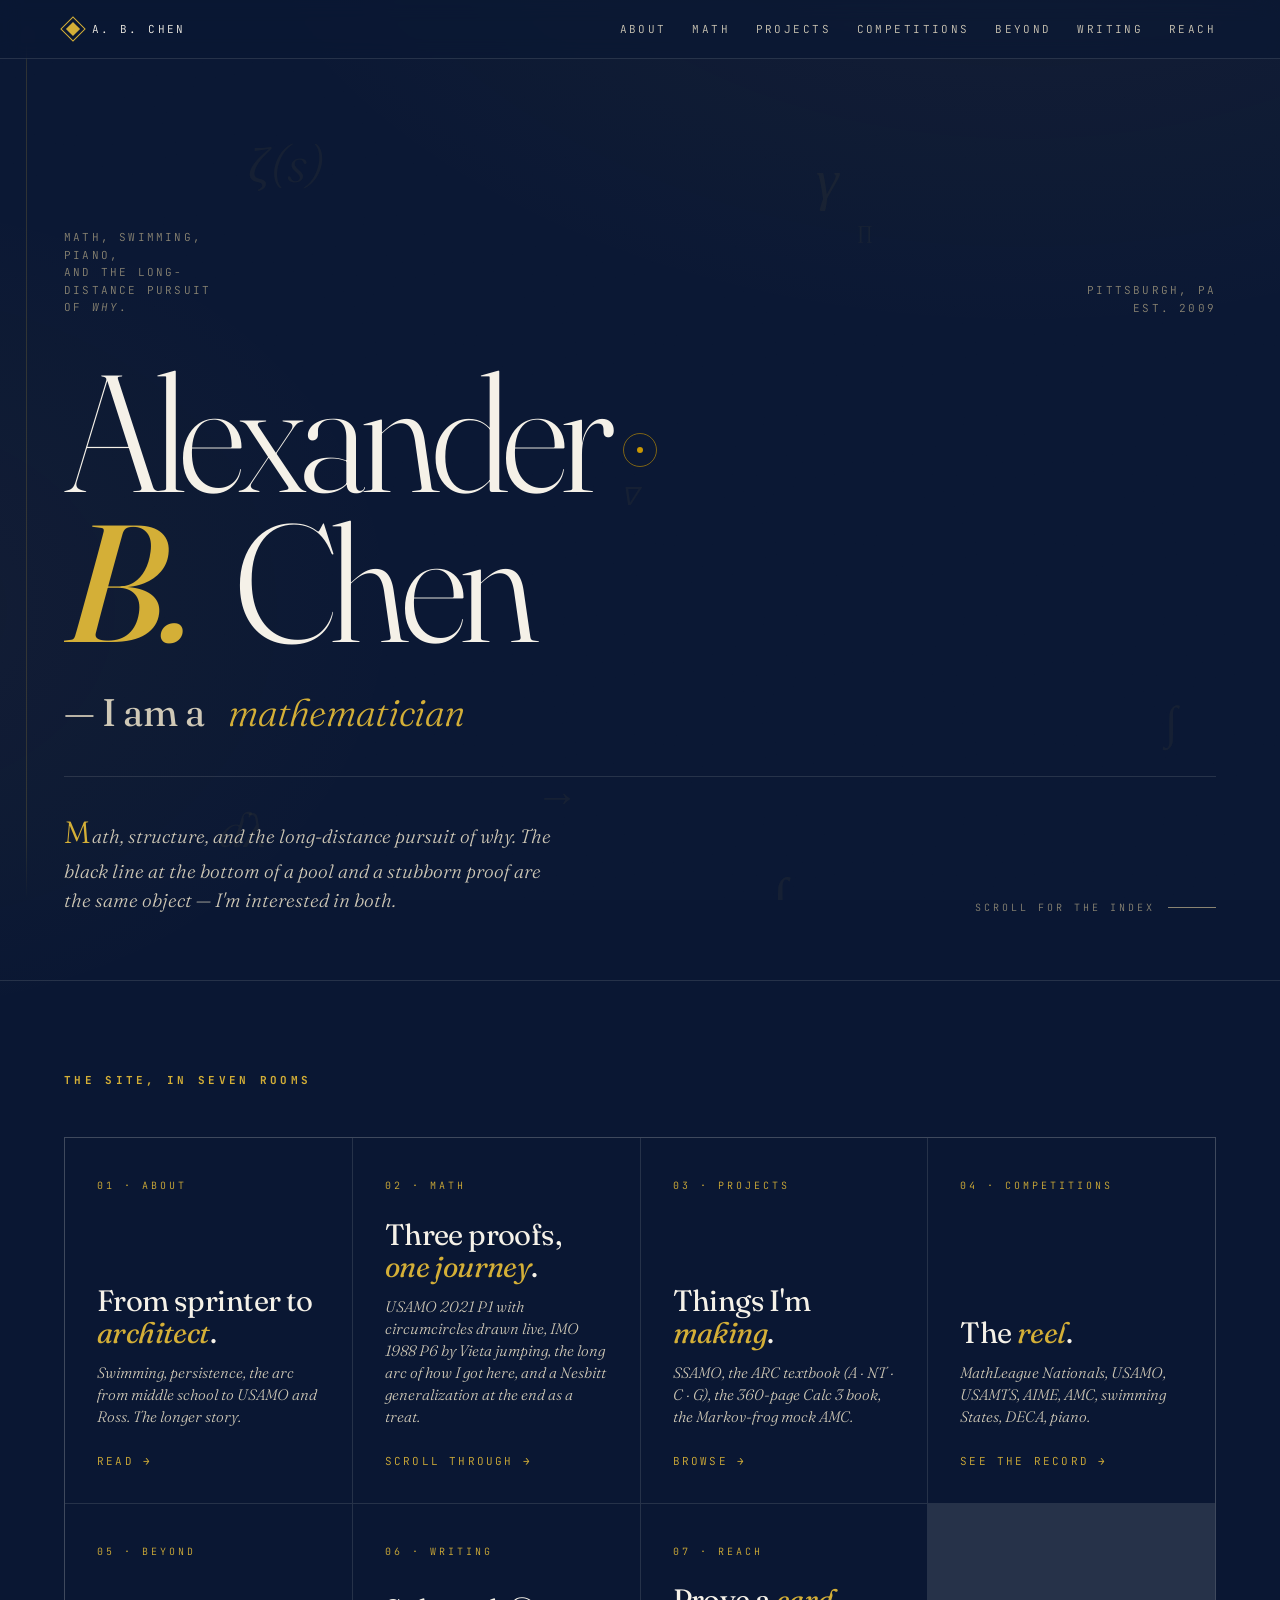
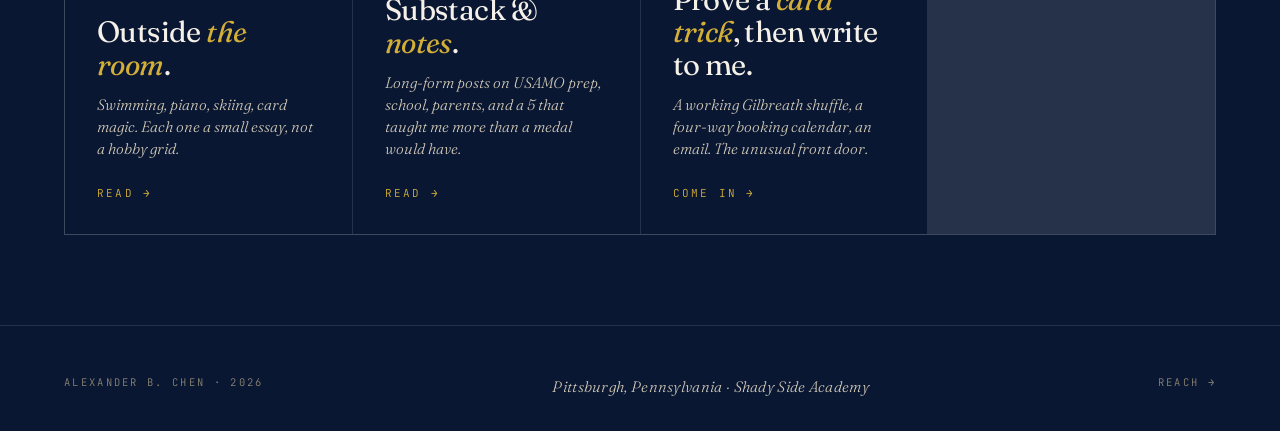
==== index.html @ b0e527cc "Add files via upload" ====
<!doctype html>
<html lang="en">
<head>
<meta charset="utf-8" />
<meta name="viewport" content="width=device-width, initial-scale=1, viewport-fit=cover" />
<title>Alexander B. Chen</title>
<meta name="description" content="Personal site of Alexander B. Chen — competition math, research, swimming, piano, ski. Heading to the Ross Mathematics Program, 2026." />
<meta name="theme-color" content="#0a1733" />
<link rel="preconnect" href="https://fonts.googleapis.com" />
<link rel="preconnect" href="https://fonts.gstatic.com" crossorigin />
<link href="https://fonts.googleapis.com/css2?family=Fraunces:ital,opsz,wght@0,9..144,300;0,9..144,500;0,9..144,700;0,9..144,900;1,9..144,500&family=Inter:wght@300;400;500;600&family=JetBrains+Mono:wght@400;500&display=swap" rel="stylesheet" />
<link rel="stylesheet" href="styles.css" />
<style>
.hero{
  position:relative;
  min-height:100vh;
  padding:7rem var(--pad-x) 4rem;
  display:flex;flex-direction:column;justify-content:flex-end;
  overflow:hidden;
}
.hero-meta{
  display:flex;justify-content:space-between;align-items:flex-end;
  font-family:var(--mono);font-size:11px;letter-spacing:.2em;
  text-transform:uppercase;color:var(--paper-mute);
  margin-bottom:2.5rem;flex-wrap:wrap;gap:1.5rem;
}
.hero-meta .left{max-width:24ch;line-height:1.6}
.hero-meta .right{text-align:right}

.hero-name{
  font-family:var(--serif);
  font-weight:300;
  font-size:clamp(3.4rem, 13vw, 12rem);
  line-height:.9;
  letter-spacing:-.045em;
  margin:0 0 1.5rem;
  color:var(--paper);
}
.hero-name .ln{display:block;overflow:hidden;line-height:.9}
.hero-name .letter{
  display:inline-block;
  animation:letter-up 1.1s cubic-bezier(.16,1,.3,1) both;
  animation-delay:calc(var(--i,0) * 0.04s);
}
.hero-name .space{display:inline-block;width:.3em}
.hero-name .italic{font-style:italic;font-weight:500;color:var(--gold)}
@keyframes letter-up{
  0%{transform:translateY(110%);opacity:0}
  100%{transform:translateY(0);opacity:1}
}

.hero-tag{
  display:flex;align-items:baseline;flex-wrap:wrap;gap:.6em;
  font-family:var(--serif);font-style:italic;font-weight:300;
  font-size:clamp(1.4rem, 3vw, 2.4rem);
  letter-spacing:-.01em;margin:0 0 2rem;
  animation:fade-up 1s cubic-bezier(.16,1,.3,1) 1.1s both;
}
.hero-tag .em{font-style:normal;font-weight:400;color:var(--paper-dim)}
.hero-tag .em::before{content:"— "}
.role-slot{
  position:relative;display:inline-block;
  height:1.2em;overflow:hidden;
  vertical-align:baseline;min-width:13ch;
}
.role-slot .role{
  display:block;font-style:italic;color:var(--gold);
  white-space:nowrap;line-height:1.2em;
  animation:role-cycle 16s steps(1) infinite;
}
@keyframes role-cycle{
  0%,10.5%   {transform:translateY(0)}
  12.5%,22.5%{transform:translateY(-1.2em)}
  24.5%,34.5%{transform:translateY(-2.4em)}
  36.5%,46.5%{transform:translateY(-3.6em)}
  48.5%,58.5%{transform:translateY(-4.8em)}
  60.5%,70.5%{transform:translateY(-6em)}
  72.5%,82.5%{transform:translateY(-7.2em)}
  84.5%,94.5%{transform:translateY(-8.4em)}
  100%       {transform:translateY(-9.6em)}
}
@keyframes fade-up{
  0%{opacity:0;transform:translateY(20px)}
  100%{opacity:1;transform:none}
}

.hero-line{
  display:flex;justify-content:space-between;align-items:flex-end;
  gap:2rem;flex-wrap:wrap;
  border-top:1px solid var(--rule);padding-top:2rem;
  animation:fade-up 1s cubic-bezier(.16,1,.3,1) 1.4s both;
}
.hero-positioning{
  font-family:var(--serif);
  font-size:clamp(1.05rem, 1.5vw, 1.3rem);
  font-style:italic;color:var(--paper-dim);
  max-width:42ch;line-height:1.55;margin:0;
}
.hero-positioning::first-letter{
  font-size:1.6em;font-style:normal;color:var(--gold);margin-right:.05em;
}
.hero-scroll-hint{
  font-family:var(--mono);font-size:10px;
  letter-spacing:.3em;text-transform:uppercase;
  color:var(--paper-mute);display:flex;align-items:center;gap:.8rem;
}
.hero-scroll-hint .line{
  display:inline-block;width:48px;height:1px;
  background:var(--paper-mute);position:relative;overflow:hidden;
}
.hero-scroll-hint .line::after{
  content:"";position:absolute;inset:0;background:var(--gold);
  transform:translateX(-100%);
  animation:scroll-hint 2.4s cubic-bezier(.2,.7,.2,1) infinite;
}
@keyframes scroll-hint{
  0%{transform:translateX(-100%)}
  50%{transform:translateX(0)}
  100%{transform:translateX(100%)}
}

.index{
  padding:var(--pad-y) var(--pad-x);
  border-top:1px solid var(--rule);position:relative;
}
.index h2{
  font-family:var(--mono);font-size:11px;
  letter-spacing:.3em;text-transform:uppercase;
  color:var(--gold);margin:0 0 3rem;
}
.index-grid{
  display:grid;
  grid-template-columns:repeat(auto-fit, minmax(280px, 1fr));
  gap:1px;background:var(--rule);
  border:1px solid var(--rule);
}
.index-card{
  background:var(--ink-1);padding:2.5rem 2rem 2rem;
  display:flex;flex-direction:column;min-height:240px;
  position:relative;color:inherit;
  transition:background .35s var(--ease), padding-left .35s var(--ease);
}
.index-card:hover{background:var(--ink-2);padding-left:2.4rem}
.index-card .num{
  font-family:var(--mono);font-size:10px;letter-spacing:.3em;
  text-transform:uppercase;color:var(--gold);margin-bottom:auto;
}
.index-card h3{
  font-family:var(--serif);font-weight:400;
  font-size:clamp(1.6rem, 2.3vw, 2rem);
  line-height:1.1;letter-spacing:-.02em;margin:1.5rem 0 .8rem;
}
.index-card h3 .italic{font-style:italic;color:var(--gold)}
.index-card p{
  font-family:var(--serif);font-style:italic;font-size:.95rem;
  color:var(--paper-dim);margin:0;line-height:1.45;max-width:32ch;
}
.index-card .arrow{
  margin-top:1.5rem;font-family:var(--mono);font-size:11px;
  letter-spacing:.2em;color:var(--gold);text-transform:uppercase;
  display:inline-flex;gap:.5rem;align-items:center;
  transition:gap .3s var(--ease);
}
.index-card:hover .arrow{gap:.9rem}
</style>
</head>
<body>

<div class="bg-symbols" aria-hidden="true"></div>
<div class="margin-trace" aria-hidden="true"><div class="fill"></div></div>
<div class="cursor-ring" aria-hidden="true"></div>
<div class="cursor-dot" aria-hidden="true"></div>

<header class="site-header">
  <a class="brand" href="index.html" data-cursor="hover">
    <span class="brand-mark" aria-hidden="true"></span>
    <span>A. B. Chen</span>
  </a>
  <nav>
    <ul class="nav-list">
      <li><a href="about.html">About</a></li>
      <li><a href="math.html">Math</a></li>
      <li><a href="projects.html">Projects</a></li>
      <li><a href="competitions.html">Competitions</a></li>
      <li><a href="beyond.html">Beyond</a></li>
      <li><a href="writing.html">Writing</a></li>
      <li><a href="reach.html">Reach</a></li>
    </ul>
  </nav>
</header>

<main>
<section class="hero">
  <div class="hero-meta">
    <span class="left">Math, swimming, piano,<br/>and the long-distance pursuit of <em>why</em>.</span>
    <span class="right">Pittsburgh, PA<br/>est. 2009</span>
  </div>

  <h1 class="hero-name" aria-label="Alexander B. Chen">
    <span class="ln">
      <span class="letter" style="--i:0">A</span><span class="letter" style="--i:1">l</span><span class="letter" style="--i:2">e</span><span class="letter" style="--i:3">x</span><span class="letter" style="--i:4">a</span><span class="letter" style="--i:5">n</span><span class="letter" style="--i:6">d</span><span class="letter" style="--i:7">e</span><span class="letter" style="--i:8">r</span>
    </span>
    <span class="ln">
      <span class="letter italic" style="--i:9">B</span><span class="letter italic" style="--i:10">.</span><span class="space"></span><span class="letter" style="--i:11">C</span><span class="letter" style="--i:12">h</span><span class="letter" style="--i:13">e</span><span class="letter" style="--i:14">n</span>
    </span>
  </h1>

  <p class="hero-tag">
    <span class="em">I am a</span>
    <span class="role-slot" aria-live="polite">
      <span class="role">mathematician<br/>swimmer<br/>pianist<br/>researcher<br/>problem-setter<br/>author<br/>competitor<br/>skier<br/>mathematician</span>
    </span>
  </p>

  <div class="hero-line">
    <p class="hero-positioning">
      Math, structure, and the long-distance pursuit of <em>why</em>. The black line at the bottom of a pool and a stubborn proof are the same object — I'm interested in both.
    </p>
    <div class="hero-scroll-hint">
      <span>Scroll for the index</span>
      <span class="line" aria-hidden="true"></span>
    </div>
  </div>
</section>

<section class="index">
  <h2>The site, in seven rooms</h2>
  <div class="index-grid">
    <a href="about.html" class="index-card" data-reveal data-cursor="hover">
      <span class="num">01 · About</span>
      <h3>From sprinter to <span class="italic">architect</span>.</h3>
      <p>Swimming, persistence, the arc from middle school to USAMO and Ross. The longer story.</p>
      <span class="arrow">read &rarr;</span>
    </a>
    <a href="math.html" class="index-card" data-reveal data-delay="1" data-cursor="hover">
      <span class="num">02 · Math</span>
      <h3>Three proofs, <span class="italic">one journey</span>.</h3>
      <p>USAMO 2021 P1 with circumcircles drawn live, IMO 1988 P6 by Vieta jumping, the long arc of how I got here, and a Nesbitt generalization at the end as a treat.</p>
      <span class="arrow">scroll through &rarr;</span>
    </a>
    <a href="projects.html" class="index-card" data-reveal data-delay="2" data-cursor="hover">
      <span class="num">03 · Projects</span>
      <h3>Things I'm <span class="italic">making</span>.</h3>
      <p>SSAMO, the ARC textbook (A · NT · C · G), the 360-page Calc 3 book, the Markov-frog mock AMC.</p>
      <span class="arrow">browse &rarr;</span>
    </a>
    <a href="competitions.html" class="index-card" data-reveal data-delay="3" data-cursor="hover">
      <span class="num">04 · Competitions</span>
      <h3>The <span class="italic">reel</span>.</h3>
      <p>MathLeague Nationals, USAMO, USAMTS, AIME, AMC, swimming States, DECA, piano.</p>
      <span class="arrow">see the record &rarr;</span>
    </a>
    <a href="beyond.html" class="index-card" data-reveal data-delay="4" data-cursor="hover">
      <span class="num">05 · Beyond</span>
      <h3>Outside <span class="italic">the room</span>.</h3>
      <p>Swimming, piano, skiing, card magic. Each one a small essay, not a hobby grid.</p>
      <span class="arrow">read &rarr;</span>
    </a>
    <a href="writing.html" class="index-card" data-reveal data-delay="5" data-cursor="hover">
      <span class="num">06 · Writing</span>
      <h3>Substack &amp; <span class="italic">notes</span>.</h3>
      <p>Long-form posts on USAMO prep, school, parents, and a 5 that taught me more than a medal would have.</p>
      <span class="arrow">read &rarr;</span>
    </a>
    <a href="reach.html" class="index-card" data-reveal data-cursor="hover">
      <span class="num">07 · Reach</span>
      <h3>Prove a <span class="italic">card trick</span>, then write to me.</h3>
      <p>A working Gilbreath shuffle, a four-way booking calendar, an email. The unusual front door.</p>
      <span class="arrow">come in &rarr;</span>
    </a>
  </div>
</section>
</main>

<footer>
  <div>Alexander B. Chen · 2026</div>
  <div class="colophon">Pittsburgh, Pennsylvania · Shady Side Academy</div>
  <div><a href="reach.html" data-cursor="hover">Reach &rarr;</a></div>
</footer>

<script defer src="site.js"></script>
</body>
</html>
---- styles.css ----
/* ============================================================
   ALEXANDER B. CHEN — shared stylesheet
   Used by all pages. Navy/gold, Fraunces + Inter + JetBrains Mono.
============================================================ */

:root{
  --ink-1:#0a1733;
  --ink-2:#0d1b3a;
  --ink-3:#142547;
  --ink-4:#1c2f5a;
  --paper:#f5f1e8;
  --paper-dim:#cfc8b6;
  --paper-mute:#8a8472;
  --gold:#d4af37;
  --gold-soft:#b89530;
  --rule:rgba(245,241,232,0.12);
  --rule-strong:rgba(245,241,232,0.28);

  --serif:'Fraunces', 'Cormorant Garamond', Georgia, serif;
  --sans:'Inter', system-ui, -apple-system, sans-serif;
  --mono:'JetBrains Mono', ui-monospace, Menlo, monospace;

  --ease:cubic-bezier(.2,.7,.2,1);
  --ease-out:cubic-bezier(.16,1,.3,1);

  --pad-x:clamp(1.5rem, 5vw, 5rem);
  --pad-y:clamp(4rem, 10vh, 8rem);
}

*,*::before,*::after{box-sizing:border-box}
html,body{margin:0;padding:0}
html{
  background:var(--ink-1);
  color:var(--paper);
  font-family:var(--sans);
  font-weight:300;
  font-size:16px;
  line-height:1.65;
  -webkit-font-smoothing:antialiased;
  text-rendering:optimizeLegibility;
  scroll-behavior:smooth;
}
body{
  background:
    radial-gradient(1400px 900px at 80% -10%, rgba(212,175,55,0.06), transparent 60%),
    radial-gradient(900px 700px at -10% 30%, rgba(212,175,55,0.04), transparent 60%),
    var(--ink-1);
  overflow-x:hidden;
  min-height:100vh;
  position:relative;
}
img,svg{display:block;max-width:100%}
a{color:inherit;text-decoration:none}
button{font:inherit;color:inherit;background:none;border:none;cursor:pointer;padding:0}
:focus-visible{outline:2px solid var(--gold);outline-offset:3px;border-radius:2px}
::selection{background:var(--gold);color:var(--ink-1)}

/* Paper grain */
body::before{
  content:"";
  position:fixed;inset:0;
  pointer-events:none;
  z-index:1;
  opacity:.05;
  mix-blend-mode:overlay;
  background-image:url("data:image/svg+xml;utf8,<svg xmlns='http://www.w3.org/2000/svg' width='200' height='200'><filter id='n'><feTurbulence type='fractalNoise' baseFrequency='0.9' numOctaves='2' stitchTiles='stitch'/><feColorMatrix values='0 0 0 0 1  0 0 0 0 1  0 0 0 0 1  0 0 0 .5 0'/></filter><rect width='100%25' height='100%25' filter='url(%23n)'/></svg>");
}

/* ============================================================
   BACKGROUND DRIFTING SYMBOLS — math glyphs slowly drifting
   diagonally across every page. Pure CSS animation, no JS.
============================================================ */
.bg-symbols{
  position:fixed;inset:0;
  pointer-events:none;
  z-index:0;
  overflow:hidden;
}
.bg-symbols span{
  position:absolute;
  font-family:var(--serif);
  font-style:italic;
  color:rgba(212,175,55,0.06);
  font-weight:300;
  user-select:none;
  white-space:nowrap;
  will-change:transform;
  animation:drift linear infinite;
}
@keyframes drift{
  0%{transform:translate3d(0,0,0) rotate(-8deg)}
  100%{transform:translate3d(-120vw,30vh,0) rotate(-8deg)}
}
@keyframes drift-rev{
  0%{transform:translate3d(0,0,0) rotate(8deg)}
  100%{transform:translate3d(120vw,-30vh,0) rotate(8deg)}
}
.bg-symbols span.rev{animation-name:drift-rev}

/* Gold margin trace — scroll progress as a line down the left */
.margin-trace{
  position:fixed;
  top:0;left:max(1.25rem, 2vw);
  width:1px;height:100vh;
  background:linear-gradient(to bottom, transparent 0, rgba(212,175,55,0.18) 8%, rgba(212,175,55,0.18) 92%, transparent 100%);
  z-index:5;
  pointer-events:none;
}
.margin-trace .fill{
  position:absolute;
  top:0;left:-1px;
  width:3px;
  background:var(--gold);
  box-shadow:0 0 12px rgba(212,175,55,0.6);
  height:0;
  transition:height .1s linear;
}
@media (max-width:780px){.margin-trace{display:none}}

/* ============================================================
   CUSTOM CURSOR
============================================================ */
.cursor-dot,.cursor-ring{
  position:fixed;top:0;left:0;
  pointer-events:none;
  z-index:9999;
  mix-blend-mode:difference;
  will-change:transform;
}
.cursor-dot{
  width:6px;height:6px;border-radius:50%;
  background:var(--gold);
  transform:translate3d(-100px,-100px,0);
  transition:width .2s var(--ease), height .2s var(--ease);
}
.cursor-ring{
  width:34px;height:34px;border-radius:50%;
  border:1px solid rgba(212,175,55,0.6);
  transform:translate3d(-100px,-100px,0);
  transition:width .3s var(--ease), height .3s var(--ease), border-color .3s var(--ease);
}
body.cursor-hover .cursor-dot{width:0;height:0}
body.cursor-hover .cursor-ring{width:60px;height:60px;border-color:var(--gold)}
@media (hover:none),(pointer:coarse){
  .cursor-dot,.cursor-ring{display:none!important}
}

/* ============================================================
   HEADER / NAV (shared across pages)
============================================================ */
.site-header{
  position:fixed;top:0;left:0;right:0;
  display:flex;align-items:center;justify-content:space-between;
  padding:1.25rem var(--pad-x);
  z-index:50;
  font-family:var(--mono);
  font-size:11px;
  letter-spacing:.22em;
  text-transform:uppercase;
  color:var(--paper-dim);
  background:rgba(10,23,51,0.65);
  backdrop-filter:blur(10px);
  -webkit-backdrop-filter:blur(10px);
  border-bottom:1px solid var(--rule);
}
.brand{display:flex;align-items:center;gap:.6rem;color:var(--paper)}
.brand-mark{
  width:18px;height:18px;
  border:1px solid var(--gold);
  position:relative;
  transform:rotate(45deg);
}
.brand-mark::after{
  content:"";position:absolute;inset:3px;background:var(--gold);
}
.nav-list{display:flex;gap:1.6rem;list-style:none;margin:0;padding:0}
.nav-list a{position:relative;padding:.25rem 0;color:var(--paper-dim);transition:color .3s var(--ease)}
.nav-list a:hover,.nav-list a[aria-current="page"]{color:var(--paper)}
.nav-list a::after{
  content:"";position:absolute;left:0;bottom:-3px;
  width:0;height:1px;background:var(--gold);
  transition:width .35s var(--ease);
}
.nav-list a:hover::after,.nav-list a[aria-current="page"]::after{width:100%}
@media (max-width:880px){
  .nav-list{gap:.9rem;font-size:9.5px;letter-spacing:.16em}
  .nav-list li:nth-child(n+5){display:none}
}
@media (max-width:540px){
  .nav-list li:nth-child(n+4){display:none}
  .site-header{padding:1rem 1.25rem}
}

/* ============================================================
   PAGE FRAME
============================================================ */
main{position:relative;z-index:2;padding-top:5rem}
.page{padding:var(--pad-y) var(--pad-x);min-height:80vh}
.page-eyebrow{
  font-family:var(--mono);
  font-size:11px;
  letter-spacing:.3em;
  text-transform:uppercase;
  color:var(--gold);
  display:flex;align-items:center;gap:1rem;
  margin:0 0 2rem;
}
.page-eyebrow::before{
  content:"";display:inline-block;
  width:40px;height:1px;background:var(--gold);
}
.page-title{
  font-family:var(--serif);
  font-weight:300;
  font-size:clamp(2.8rem, 7vw, 6rem);
  line-height:1.02;
  letter-spacing:-.03em;
  margin:0 0 3rem;
  max-width:18ch;
}
.page-title .italic{font-style:italic;color:var(--gold);font-weight:500}

/* ============================================================
   FOOTER
============================================================ */
footer{
  position:relative;z-index:2;
  padding:3rem var(--pad-x) 2rem;
  border-top:1px solid var(--rule);
  font-family:var(--mono);
  font-size:10.5px;letter-spacing:.22em;
  text-transform:uppercase;
  color:var(--paper-mute);
  display:flex;justify-content:space-between;flex-wrap:wrap;gap:1rem;
}
footer .colophon{
  max-width:42ch;
  text-transform:none;
  letter-spacing:.02em;
  font-family:var(--serif);
  font-style:italic;
  color:var(--paper-dim);
  font-size:.95rem;
}

/* ============================================================
   REUSABLE — buttons, links, etc
============================================================ */
.gold-link{
  display:inline-flex;align-items:center;gap:.6rem;
  font-family:var(--mono);font-size:11px;
  letter-spacing:.25em;text-transform:uppercase;
  color:var(--paper);
  padding:.6rem 0;
  border-bottom:1px solid var(--gold);
  transition:gap .3s var(--ease), color .3s var(--ease);
}
.gold-link:hover{gap:1rem;color:var(--gold)}
.gold-btn{
  display:inline-flex;align-items:center;justify-content:center;gap:.6rem;
  font-family:var(--mono);font-size:11px;
  letter-spacing:.25em;text-transform:uppercase;
  color:var(--ink-1);
  background:var(--gold);
  padding:1rem 1.6rem;
  border:1px solid var(--gold);
  transition:background .3s var(--ease), color .3s var(--ease);
}
.gold-btn:hover{background:transparent;color:var(--gold)}
.ghost-btn{
  display:inline-flex;align-items:center;justify-content:center;gap:.6rem;
  font-family:var(--mono);font-size:11px;
  letter-spacing:.25em;text-transform:uppercase;
  color:var(--paper);
  background:transparent;
  padding:1rem 1.6rem;
  border:1px solid var(--paper-dim);
  transition:border-color .3s var(--ease), color .3s var(--ease);
}
.ghost-btn:hover{border-color:var(--gold);color:var(--gold)}

/* ============================================================
   REVEAL ON SCROLL (CSS-only fallback + JS enhanced)
   Elements with data-reveal start invisible, gain .in when
   IntersectionObserver fires.
============================================================ */
[data-reveal]{
  opacity:0;transform:translateY(28px);
  transition:opacity .9s var(--ease), transform .9s var(--ease);
}
[data-reveal].in{opacity:1;transform:none}
[data-reveal][data-delay="1"]{transition-delay:.08s}
[data-reveal][data-delay="2"]{transition-delay:.16s}
[data-reveal][data-delay="3"]{transition-delay:.24s}
[data-reveal][data-delay="4"]{transition-delay:.32s}
[data-reveal][data-delay="5"]{transition-delay:.40s}

/* Reduced motion override */
@media (prefers-reduced-motion: reduce){
  *,*::before,*::after{
    animation-duration:.01ms!important;
    animation-iteration-count:1!important;
    transition-duration:.01ms!important;
  }
  [data-reveal]{opacity:1;transform:none}
  .bg-symbols{display:none}
}

/* ============================================================
   PROSE / EDITORIAL
============================================================ */
.prose{
  font-family:var(--serif);
  font-weight:300;
  font-size:clamp(1.1rem, 1.5vw, 1.3rem);
  line-height:1.65;
  color:var(--paper);
  max-width:36em;
}
.prose p{margin:0 0 1.5em}
.prose em{color:var(--gold);font-style:italic}
.prose strong{color:var(--paper);font-weight:500}

.pullquote{
  font-family:var(--serif);
  font-style:italic;
  font-weight:300;
  font-size:clamp(2rem, 5vw, 4rem);
  line-height:1.08;
  letter-spacing:-.02em;
  color:var(--paper);
  margin:3rem 0 3rem -2rem;
  max-width:18ch;
  position:relative;
}
.pullquote::before{
  content:"\201C";
  position:absolute;
  top:-.4em;left:-.55em;
  font-size:2em;
  color:var(--gold);
  opacity:.7;
}
.pullquote .em{color:var(--gold);font-style:normal}
@media (max-width:720px){.pullquote{margin-left:0}.pullquote::before{left:-.3em}}

/* ============================================================
   NAMED PEOPLE — Ryan Gong (math VP, co-author)
============================================================ */
.name-ryan{
  color:var(--gold);
  font-weight:500;
  font-style:normal;
  white-space:nowrap;
}
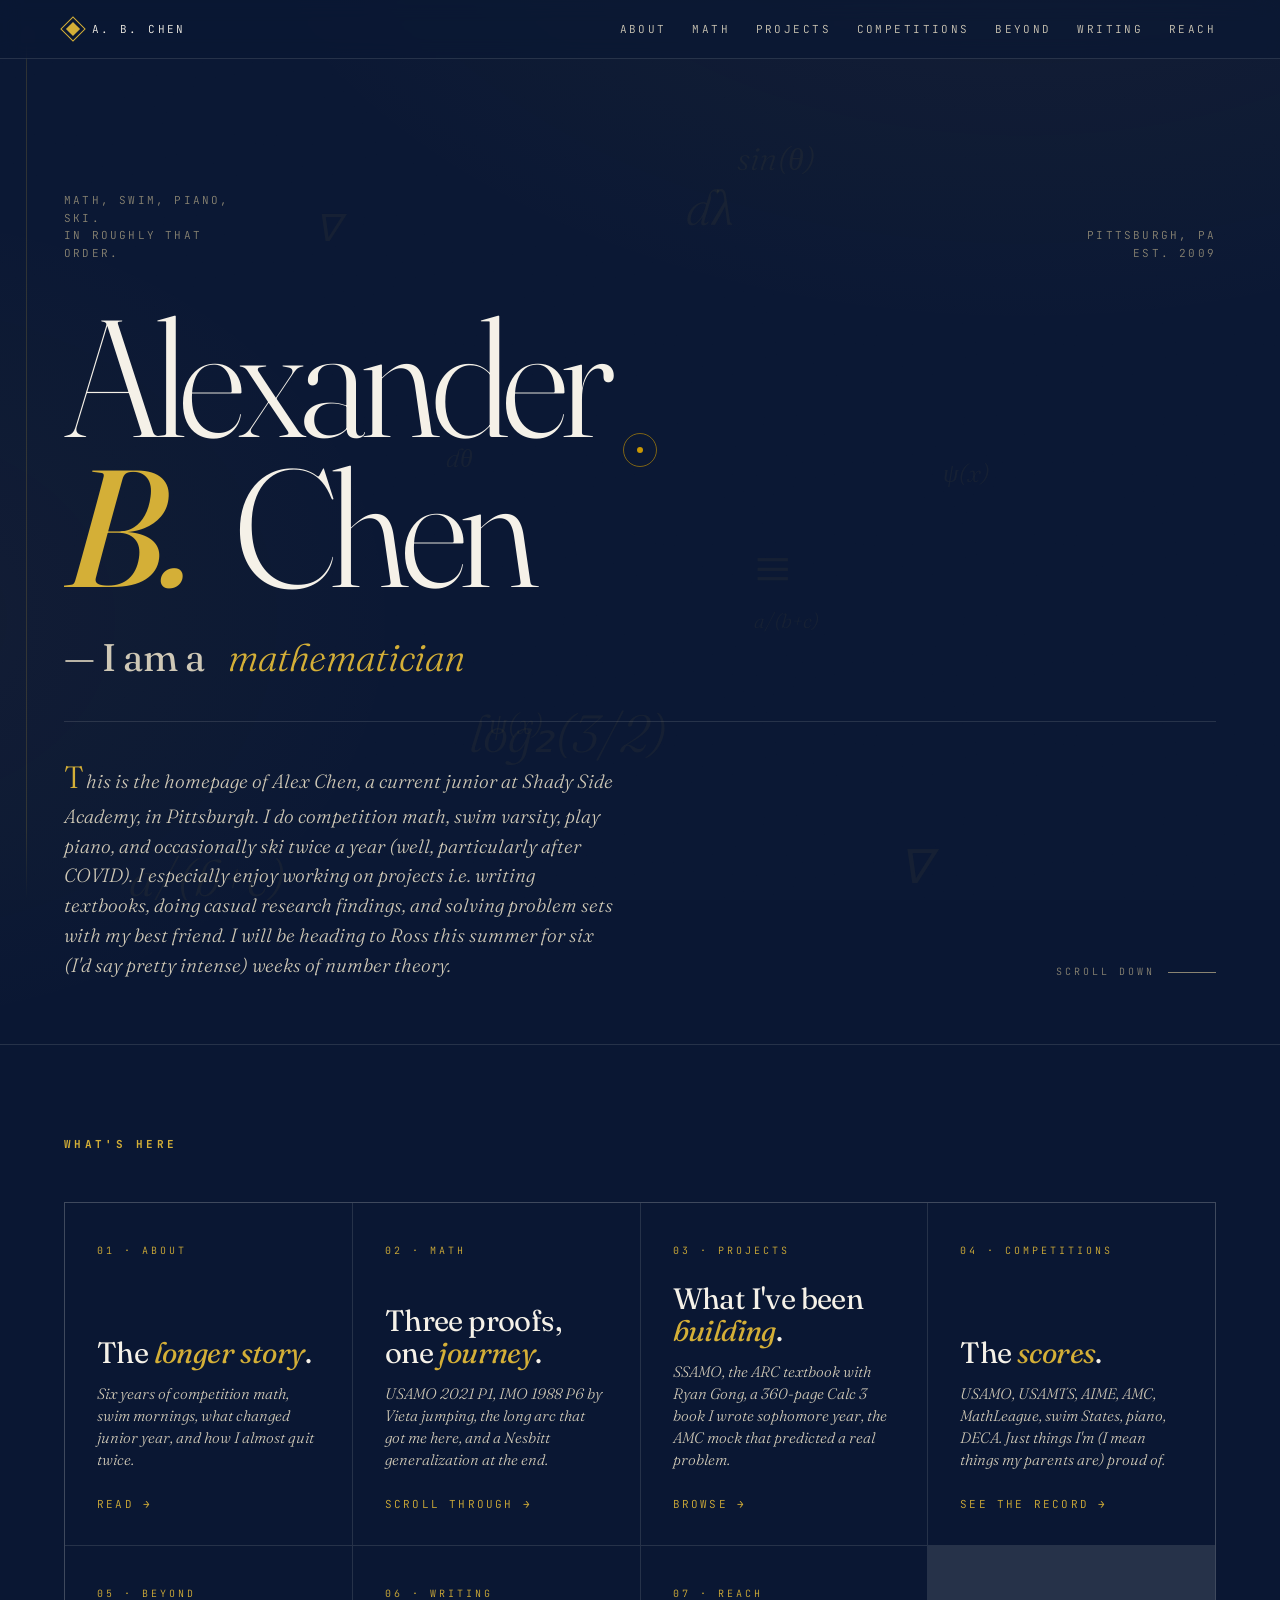
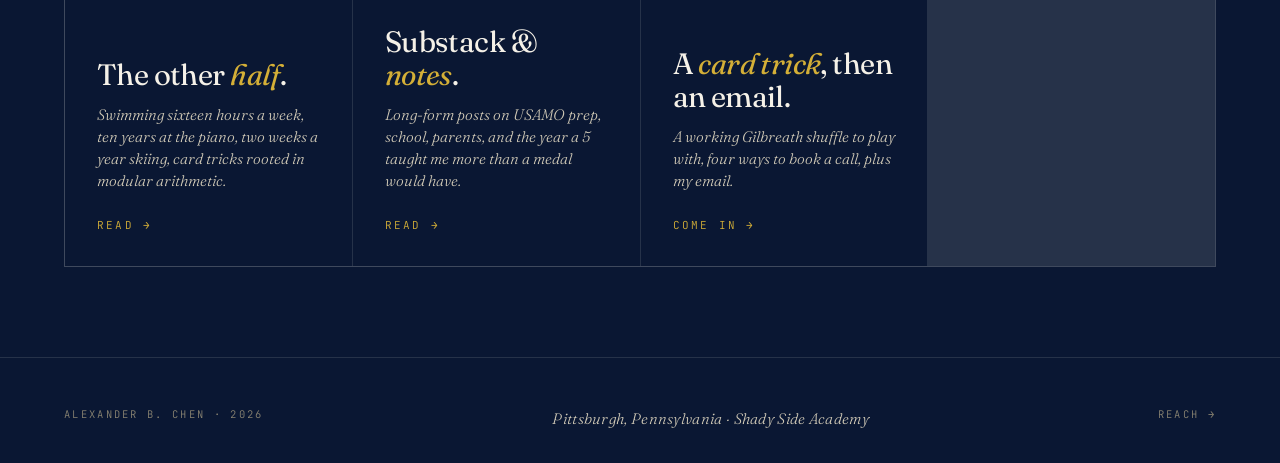
==== commit 1a7a769e: "Add files via upload" ====
--- a/index.html
+++ b/index.html
@@ -4,7 +4,7 @@
 <meta charset="utf-8" />
 <meta name="viewport" content="width=device-width, initial-scale=1, viewport-fit=cover" />
 <title>Alexander B. Chen</title>
-<meta name="description" content="Personal site of Alexander B. Chen — competition math, research, swimming, piano, ski. Heading to the Ross Mathematics Program, 2026." />
+<meta name="description" content="Personal site of Alexander B. Chen — math, swimming, piano. Heading to the Ross Mathematics Program, summer 2026." />
 <meta name="theme-color" content="#0a1733" />
 <link rel="preconnect" href="https://fonts.googleapis.com" />
 <link rel="preconnect" href="https://fonts.gstatic.com" crossorigin />
@@ -26,7 +26,6 @@
 }
 .hero-meta .left{max-width:24ch;line-height:1.6}
 .hero-meta .right{text-align:right}
-
 .hero-name{
   font-family:var(--serif);
   font-weight:300;
@@ -48,7 +47,6 @@
   0%{transform:translateY(110%);opacity:0}
   100%{transform:translateY(0);opacity:1}
 }
-
 .hero-tag{
   display:flex;align-items:baseline;flex-wrap:wrap;gap:.6em;
   font-family:var(--serif);font-style:italic;font-weight:300;
@@ -83,7 +81,6 @@
   0%{opacity:0;transform:translateY(20px)}
   100%{opacity:1;transform:none}
 }
-
 .hero-line{
   display:flex;justify-content:space-between;align-items:flex-end;
   gap:2rem;flex-wrap:wrap;
@@ -94,7 +91,7 @@
   font-family:var(--serif);
   font-size:clamp(1.05rem, 1.5vw, 1.3rem);
   font-style:italic;color:var(--paper-dim);
-  max-width:42ch;line-height:1.55;margin:0;
+  max-width:46ch;line-height:1.55;margin:0;
 }
 .hero-positioning::first-letter{
   font-size:1.6em;font-style:normal;color:var(--gold);margin-right:.05em;
@@ -118,7 +115,6 @@
   50%{transform:translateX(0)}
   100%{transform:translateX(100%)}
 }
-
 .index{
   padding:var(--pad-y) var(--pad-x);
   border-top:1px solid var(--rule);position:relative;
@@ -165,12 +161,10 @@
 </style>
 </head>
 <body>
-
 <div class="bg-symbols" aria-hidden="true"></div>
 <div class="margin-trace" aria-hidden="true"><div class="fill"></div></div>
 <div class="cursor-ring" aria-hidden="true"></div>
 <div class="cursor-dot" aria-hidden="true"></div>
-
 <header class="site-header">
   <a class="brand" href="index.html" data-cursor="hover">
     <span class="brand-mark" aria-hidden="true"></span>
@@ -188,14 +182,12 @@
     </ul>
   </nav>
 </header>
-
 <main>
 <section class="hero">
   <div class="hero-meta">
-    <span class="left">Math, swimming, piano,<br/>and the long-distance pursuit of <em>why</em>.</span>
+    <span class="left">Math, swim, piano, ski.<br/>In roughly that order.</span>
     <span class="right">Pittsburgh, PA<br/>est. 2009</span>
   </div>
-
   <h1 class="hero-name" aria-label="Alexander B. Chen">
     <span class="ln">
       <span class="letter" style="--i:0">A</span><span class="letter" style="--i:1">l</span><span class="letter" style="--i:2">e</span><span class="letter" style="--i:3">x</span><span class="letter" style="--i:4">a</span><span class="letter" style="--i:5">n</span><span class="letter" style="--i:6">d</span><span class="letter" style="--i:7">e</span><span class="letter" style="--i:8">r</span>
@@ -204,80 +196,75 @@
       <span class="letter italic" style="--i:9">B</span><span class="letter italic" style="--i:10">.</span><span class="space"></span><span class="letter" style="--i:11">C</span><span class="letter" style="--i:12">h</span><span class="letter" style="--i:13">e</span><span class="letter" style="--i:14">n</span>
     </span>
   </h1>
-
   <p class="hero-tag">
     <span class="em">I am a</span>
     <span class="role-slot" aria-live="polite">
-      <span class="role">mathematician<br/>swimmer<br/>pianist<br/>researcher<br/>problem-setter<br/>author<br/>competitor<br/>skier<br/>mathematician</span>
+      <span class="role">mathematician<br/>swimmer<br/>pianist<br/>skier<br/>writer<br/>problem-solver<br/>kid trying<br/>mathematician</span>
     </span>
   </p>
-
   <div class="hero-line">
     <p class="hero-positioning">
-      Math, structure, and the long-distance pursuit of <em>why</em>. The black line at the bottom of a pool and a stubborn proof are the same object — I'm interested in both.
+      This is the homepage of Alex Chen, a current junior at Shady Side Academy, in Pittsburgh. I do competition math, swim varsity, play piano, and occasionally ski twice a year (well, particularly after COVID). I especially enjoy working on projects i.e. writing textbooks, doing casual research findings, and solving problem sets with my best friend. I will be heading to <em>Ross</em> this summer for six (I'd say pretty intense) weeks of number theory.
     </p>
     <div class="hero-scroll-hint">
-      <span>Scroll for the index</span>
+      <span>Scroll down</span>
       <span class="line" aria-hidden="true"></span>
     </div>
   </div>
 </section>
-
 <section class="index">
-  <h2>The site, in seven rooms</h2>
+  <h2>What's here</h2>
   <div class="index-grid">
     <a href="about.html" class="index-card" data-reveal data-cursor="hover">
       <span class="num">01 · About</span>
-      <h3>From sprinter to <span class="italic">architect</span>.</h3>
-      <p>Swimming, persistence, the arc from middle school to USAMO and Ross. The longer story.</p>
+      <h3>The <span class="italic">longer story</span>.</h3>
+      <p>Six years of competition math, swim mornings, what changed junior year, and how I almost quit twice.</p>
       <span class="arrow">read &rarr;</span>
     </a>
     <a href="math.html" class="index-card" data-reveal data-delay="1" data-cursor="hover">
       <span class="num">02 · Math</span>
-      <h3>Three proofs, <span class="italic">one journey</span>.</h3>
-      <p>USAMO 2021 P1 with circumcircles drawn live, IMO 1988 P6 by Vieta jumping, the long arc of how I got here, and a Nesbitt generalization at the end as a treat.</p>
+      <h3>Three proofs, one <span class="italic">journey</span>.</h3>
+      <p>USAMO 2021 P1, IMO 1988 P6 by Vieta jumping, the long arc that got me here, and a Nesbitt generalization at the end.</p>
       <span class="arrow">scroll through &rarr;</span>
     </a>
     <a href="projects.html" class="index-card" data-reveal data-delay="2" data-cursor="hover">
       <span class="num">03 · Projects</span>
-      <h3>Things I'm <span class="italic">making</span>.</h3>
-      <p>SSAMO, the ARC textbook (A · NT · C · G), the 360-page Calc 3 book, the Markov-frog mock AMC.</p>
+      <h3>What I've been <span class="italic">building</span>.</h3>
+      <p>SSAMO, the ARC textbook with Ryan Gong, a 360-page Calc 3 book I wrote sophomore year, the AMC mock that predicted a real problem.</p>
       <span class="arrow">browse &rarr;</span>
     </a>
     <a href="competitions.html" class="index-card" data-reveal data-delay="3" data-cursor="hover">
       <span class="num">04 · Competitions</span>
-      <h3>The <span class="italic">reel</span>.</h3>
-      <p>MathLeague Nationals, USAMO, USAMTS, AIME, AMC, swimming States, DECA, piano.</p>
+      <h3>The <span class="italic">scores</span>.</h3>
+      <p>USAMO, USAMTS, AIME, AMC, MathLeague, swim States, piano, DECA. Just things I'm (I mean things my parents are) proud of.</p>
       <span class="arrow">see the record &rarr;</span>
     </a>
     <a href="beyond.html" class="index-card" data-reveal data-delay="4" data-cursor="hover">
       <span class="num">05 · Beyond</span>
-      <h3>Outside <span class="italic">the room</span>.</h3>
-      <p>Swimming, piano, skiing, card magic. Each one a small essay, not a hobby grid.</p>
+      <h3>The other <span class="italic">half</span>.</h3>
+      <p>Swimming sixteen hours a week, ten years at the piano, two weeks a year skiing, card tricks rooted in modular arithmetic.</p>
       <span class="arrow">read &rarr;</span>
     </a>
     <a href="writing.html" class="index-card" data-reveal data-delay="5" data-cursor="hover">
       <span class="num">06 · Writing</span>
       <h3>Substack &amp; <span class="italic">notes</span>.</h3>
-      <p>Long-form posts on USAMO prep, school, parents, and a 5 that taught me more than a medal would have.</p>
+      <p>Long-form posts on USAMO prep, school, parents, and the year a 5 taught me more than a medal would have.</p>
       <span class="arrow">read &rarr;</span>
     </a>
     <a href="reach.html" class="index-card" data-reveal data-cursor="hover">
       <span class="num">07 · Reach</span>
-      <h3>Prove a <span class="italic">card trick</span>, then write to me.</h3>
-      <p>A working Gilbreath shuffle, a four-way booking calendar, an email. The unusual front door.</p>
+      <h3>A <span class="italic">card trick</span>, then an email.</h3>
+      <p>A working Gilbreath shuffle to play with, four ways to book a call, plus my email.</p>
       <span class="arrow">come in &rarr;</span>
     </a>
   </div>
 </section>
 </main>
-
 <footer>
   <div>Alexander B. Chen · 2026</div>
   <div class="colophon">Pittsburgh, Pennsylvania · Shady Side Academy</div>
   <div><a href="reach.html" data-cursor="hover">Reach &rarr;</a></div>
 </footer>
-
 <script defer src="site.js"></script>
 </body>
-</html>
+</html>
